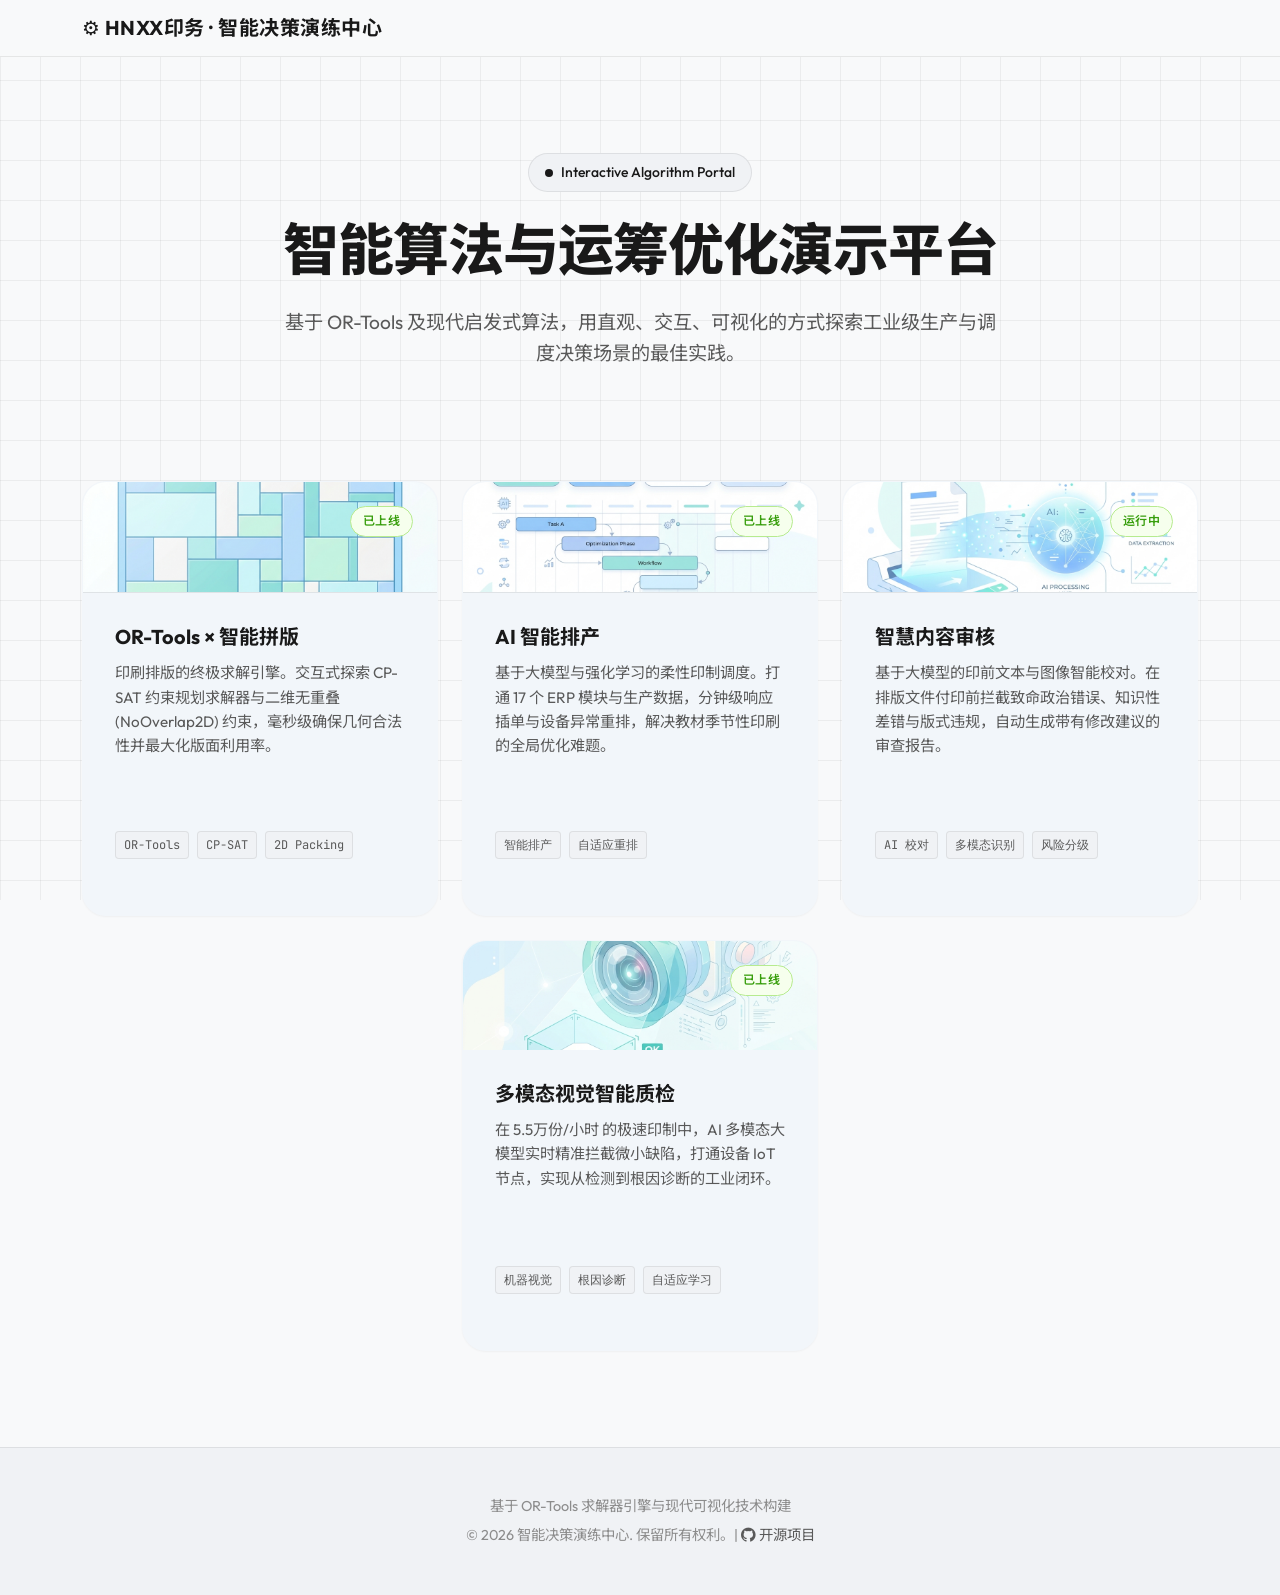
==== index.html @ 050ea445 "Update demo pages and styles" ====
<!DOCTYPE html>
<html lang="zh-CN">
<head>
  <meta charset="UTF-8">
  <meta name="viewport" content="width=device-width, initial-scale=1.0">
  <meta name="description" content="智能算法与运筹优化演示中心 — 交互式探索排产、配箱、车辆调度与拼版优化算法">
  <title>智能算法 & 运筹优化演示中心</title>

  <!-- Fonts -->
  <link rel="preconnect" href="https://fonts.googleapis.com">
  <link rel="preconnect" href="https://fonts.gstatic.com" crossorigin>
  <link href="https://fonts.googleapis.com/css2?family=Outfit:wght@300;400;500;600;700;800&family=Noto+Sans+SC:wght@300;400;500;700&family=JetBrains+Mono:wght@400;500&display=swap" rel="stylesheet">

  <!-- Bootstrap 5.3.3 CSS -->
  <link href="https://cdn.jsdelivr.net/npm/bootstrap@5.3.3/dist/css/bootstrap.min.css" rel="stylesheet">
  
  <!-- Bootstrap Icons -->
  <link rel="stylesheet" href="https://cdn.jsdelivr.net/npm/bootstrap-icons@1.11.3/font/bootstrap-icons.min.css">

  <!-- Project Styles -->
  <link rel="stylesheet" href="css/variables.css">
  <link rel="stylesheet" href="css/portal.css">
</head>
<body>

  <!-- Background Grid Pattern -->
  <div class="bg-grid"></div>

  <!-- Transparent-glass Navbar -->
  <nav class="navbar navbar-expand-lg navbar-light navbar-portal sticky-top">
    <div class="container">
      <a class="navbar-brand d-flex align-items-center gap-2" href="#">
        <span>⚙️ HNXX印务 · 智能决策演练中心</span>
      </a>
      <div class="collapse navbar-collapse justify-content-end" id="navbarNav">
        <ul class="navbar-nav gap-2">
          <!-- Empty on purpose for home page, or you could add other links here -->
        </ul>
      </div>
    </div>
  </nav>

  <!-- Hero Section -->
  <header class="hero-portal">
    <div class="container">
      <div class="hero-badge">
        <span class="hero-badge-dot"></span>
        Interactive Algorithm Portal
      </div>
      <h1 class="hero-title">
        智能算法与<span class="hero-title-gradient">运筹优化</span>演示平台
      </h1>
      <p class="hero-subtitle">
        基于 OR-Tools 及现代启发式算法，用直观、交互、可视化的方式探索工业级生产与调度决策场景的最佳实践。
      </p>
    </div>
  </header>

  <!-- Main Cards Section -->
  <main class="container my-5">
    <div class="row g-4 justify-content-center">
      
      <!-- Card 1: OR-Tools × 智能拼版 (Active) -->
      <div class="col-12 col-md-6 col-lg-4">
        <a href="demo.html" class="portal-card card-live text-decoration-none d-flex flex-column h-100">
          <span class="card-badge badge-live">已上线</span>
          <div class="card-thumbnail-wrap" style="width: 100%; height: 160px; overflow: hidden; border-bottom: 1px solid var(--border-subtle);">
            <img src="img/ortools_packing.png" alt="OR-Tools" style="width: 100%; height: 100%; object-fit: cover; transition: transform 0.5s ease;">
          </div>
          <div class="card-body text-start">
            <h3 class="card-title">OR-Tools × 智能拼版</h3>
            <p class="card-text">
              印刷排版的终极求解引擎。交互式探索 CP-SAT 约束规划求解器与二维无重叠 (NoOverlap2D) 约束，毫秒级确保几何合法性并最大化版面利用率。
            </p>
            <div class="card-tags mt-auto">
              <span class="card-tag">OR-Tools</span>
              <span class="card-tag">CP-SAT</span>
              <span class="card-tag">2D Packing</span>
            </div>
          </div>
        </a>
      </div>

      <!-- Card 2: Vehicle Routing Problem (VRP) -->
      <div class="col-12 col-md-6 col-lg-4">
        <a href="tianwen-demo.html" class="portal-card card-live text-decoration-none d-flex flex-column h-100">
          <span class="card-badge badge-live">已上线</span>
          <div class="card-thumbnail-wrap" style="width: 100%; height: 160px; overflow: hidden; border-bottom: 1px solid var(--border-subtle);">
            <img src="img/ai_schedule.png" alt="AI Schedule" style="width: 100%; height: 100%; object-fit: cover; transition: transform 0.5s ease;">
          </div>
          <div class="card-body text-start">
            <h3 class="card-title">AI 智能排产</h3>
            <p class="card-text">
              基于大模型与强化学习的柔性印制调度。打通 17 个 ERP 模块与生产数据，分钟级响应插单与设备异常重排，解决教材季节性印刷的全局优化难题。
            </p>
            <div class="card-tags mt-auto">
              <span class="card-tag">智能排产</span>
              <span class="card-tag">自适应重排</span>
            </div>
          </div>
        </a>
      </div>

      <!-- Card 3: Content Audit Demo -->
      <div class="col-12 col-md-6 col-lg-4">
        <a href="content-audit-demo.html" class="text-decoration-none">
          <div class="portal-card d-flex flex-column h-100">
            <span class="card-badge badge-live">运行中</span>
            <div class="card-thumbnail-wrap" style="width: 100%; height: 160px; overflow: hidden; border-bottom: 1px solid var(--border-subtle);">
              <img src="img/content_audit.png" alt="Content Audit" style="width: 100%; height: 100%; object-fit: cover; transition: transform 0.5s ease;">
            </div>
            <div class="card-body text-start">
              <h3 class="card-title">智慧内容审核</h3>
              <p class="card-text">
                基于大模型的印前文本与图像智能校对。在排版文件付印前拦截致命政治错误、知识性差错与版式违规，自动生成带有修改建议的审查报告。
              </p>
              <div class="card-tags mt-auto">
                <span class="card-tag">AI 校对</span>
                <span class="card-tag">多模态识别</span>
                <span class="card-tag">风险分级</span>
              </div>
            </div>
          </div>
        </a>
      </div>

      <!-- Card 4: Vision Audit Demo -->
      <div class="col-12 col-md-6 col-lg-4">
        <a href="vision-audit-demo.html" class="portal-card card-live text-decoration-none d-flex flex-column h-100">
          <span class="card-badge badge-live">已上线</span>
          <div class="card-thumbnail-wrap" style="width: 100%; height: 160px; overflow: hidden;">
            <img src="img/vision_audit.png" alt="Vision Audit" style="width: 100%; height: 100%; object-fit: cover; transition: transform 0.5s ease;">
          </div>
          <div class="card-body text-start">
            <h3 class="card-title">多模态视觉智能质检</h3>
            <p class="card-text">
              在 5.5万份/小时 的极速印制中，AI 多模态大模型实时精准拦截微小缺陷，打通设备 IoT 节点，实现从检测到根因诊断的工业闭环。
            </p>
            <div class="card-tags mt-auto">
              <span class="card-tag">机器视觉</span>
              <span class="card-tag">根因诊断</span>
              <span class="card-tag">自适应学习</span>
            </div>
          </div>
        </a>
      </div>

    </div>
  </main>

  <!-- Footer -->
  <footer class="footer-portal text-center">
    <div class="container">
      <p class="mb-2">基于 OR-Tools 求解器引擎与现代可视化技术构建</p>
      <p class="mb-0">
        © 2026 智能决策演练中心. 保留所有权利。| 
        <a href="https://github.com/google/or-tools" target="_blank" rel="noopener noreferrer">
          <i class="bi bi-github me-1"></i>开源项目
        </a>
      </p>
    </div>
  </footer>

  <!-- Bootstrap Bundle JS -->
  <script src="https://cdn.jsdelivr.net/npm/bootstrap@5.3.3/dist/js/bootstrap.bundle.min.js"></script>

  <!-- Card Mouse Glow Animation -->
  <script>
    document.querySelectorAll('.portal-card').forEach(card => {
      card.addEventListener('mousemove', e => {
        const rect = card.getBoundingClientRect();
        const x = e.clientX - rect.left;
        const y = e.clientY - rect.top;
        card.style.setProperty('--mouse-x', `${x}px`);
        card.style.setProperty('--mouse-y', `${y}px`);
      });
    });
  </script>
</body>
</html>
---- css/variables.css ----
/* ============================================
   OR-Tools 智能拼版 Demo — 设计令牌
   ============================================ */

:root {
  /* ── 背景色 ── */
  --bg-primary: #F8F9FA;
  --bg-secondary: #f0f2f5;
  --bg-card: #F2F6FA;
  --bg-card-hover: #EBF1F6;
  --bg-surface: #ffffff;

  /* ── 文字色 ── */
  --text-primary: #191919;
  --text-secondary: #595959;
  --text-muted: #8c8c8c;
  --text-accent: #191919;

  /* ── 强调色 ── */
  --accent-blue: #003B73;
  --accent-blue-light: #00509E;
  --accent-blue-dark: #002244;
  --accent-blue-glow: rgba(0, 59, 115, 0.1);
  --accent-green: #389e0d;
  --accent-green-glow: rgba(56, 158, 13, 0.1);
  --accent-amber: #d46b08;
  --accent-amber-glow: rgba(212, 107, 8, 0.1);
  --accent-red: #c8102e;
  --accent-red-glow: rgba(200, 16, 46, 0.1);
  --accent-purple: #3C2A69;
  --accent-purple-glow: rgba(60, 42, 105, 0.08);

  /* ── 渐变 ── */
  --gradient-blue-purple: linear-gradient(135deg, #003B73 0%, #005B9F 100%);
  --gradient-blue-green: linear-gradient(135deg, #00509E 0%, #389E0D 100%);
  --gradient-hero: radial-gradient(circle at top right, rgba(0, 59, 115, 0.03), transparent 60%), radial-gradient(circle at bottom left, rgba(0, 91, 159, 0.02), transparent 50%);
  --gradient-card: #ffffff;

  /* ── 边框 ── */
  --border-subtle: rgba(0, 0, 0, 0.08);
  --border-active: rgba(0, 0, 0, 0.15);
  --border-glow: rgba(0, 0, 0, 0.05);

  /* ── 毛玻璃 (Removed glass effect) ── */
  --glass-bg: #ffffff;
  --glass-border: rgba(0, 0, 0, 0.05);
  --glass-blur: 0px;

  /* ── 字体 ── */
  --font-sans: 'Outfit', 'Noto Sans SC', system-ui, -apple-system, sans-serif;
  --font-mono: 'JetBrains Mono', 'Fira Code', monospace;
  --font-size-xs: 0.75rem;
  --font-size-sm: 0.875rem;
  --font-size-base: 1rem;
  --font-size-lg: 1.125rem;
  --font-size-xl: 1.25rem;
  --font-size-2xl: 1.5rem;
  --font-size-3xl: 1.875rem;
  --font-size-4xl: 2.25rem;
  --font-size-5xl: 3rem;
  --font-size-6xl: 3.75rem;

  /* ── 圆角 ── */
  --radius-sm: 4px;
  --radius-md: 8px;
  --radius-lg: 12px;
  --radius-xl: 16px;
  --radius-2xl: 24px;
  --radius-full: 9999px;

  /* ── 阴影 (Noah's Ark style soft subtle shadows) ── */
  --shadow-sm: 0 1px 2px rgba(0, 0, 0, 0.04);
  --shadow-md: 0 4px 12px rgba(0, 0, 0, 0.08);
  --shadow-lg: 0 10px 20px rgba(0, 0, 0, 0.12);
  --shadow-xl: 0 20px 40px rgba(0, 0, 0, 0.15);
  --shadow-glow: 0 4px 12px rgba(0, 0, 0, 0.08);
  --shadow-glow-strong: 0 10px 24px rgba(0, 0, 0, 0.12);
  --shadow-glow-green: 0 4px 12px rgba(56, 158, 13, 0.1);
  --shadow-glow-amber: 0 4px 12px rgba(212, 107, 8, 0.1);
  --shadow-glow-red: 0 4px 12px rgba(200, 16, 46, 0.1);
  --shadow-glow-purple: 0 4px 12px rgba(0, 0, 0, 0.08);

  /* ── 间距 ── */
  --space-1: 0.25rem;
  --space-2: 0.5rem;
  --space-3: 0.75rem;
  --space-4: 1rem;
  --space-5: 1.25rem;
  --space-6: 1.5rem;
  --space-8: 2rem;
  --space-10: 2.5rem;
  --space-12: 3rem;
  --space-16: 4rem;
  --space-20: 5rem;
  --space-24: 6rem;

  /* ── 动画 ── */
  --transition-fast: 150ms ease;
  --transition-normal: 300ms ease;
  --transition-slow: 500ms ease;
  --transition-spring: 500ms cubic-bezier(0.34, 1.56, 0.64, 1);
  --ease-out-expo: cubic-bezier(0.16, 1, 0.3, 1);
  --ease-out-back: cubic-bezier(0.34, 1.56, 0.64, 1);

  /* ── 层级 ── */
  --z-base: 1;
  --z-dropdown: 10;
  --z-sticky: 20;
  --z-nav: 50;
  --z-overlay: 100;
  --z-modal: 200;

  /* ── 布局 ── */
  --max-width: 1280px;
  --nav-height: 64px;
  --section-padding: 100px;
}
---- css/portal.css ----
/* ============================================
   OR-Tools Portal Homepage - Custom Styles
   ============================================ */

body {
  font-family: var(--font-sans);
  background-color: var(--bg-primary);
  color: var(--text-primary);
  min-height: 100vh;
  position: relative;
  overflow-x: hidden;
}

/* Background Grid Pattern */
.bg-grid {
  position: fixed;
  top: 0;
  left: 0;
  width: 100%;
  height: 100%;
  background-image: 
    linear-gradient(rgba(0, 0, 0, 0.05) 1px, transparent 1px),
    linear-gradient(90deg, rgba(0, 0, 0, 0.05) 1px, transparent 1px);
  background-size: 40px 40px;
  z-index: -1;
  pointer-events: none;
}

/* Minimalist Navbar */
.navbar-portal {
  background: var(--bg-primary);
  border-bottom: 1px solid var(--border-subtle);
  transition: all 0.3s ease;
}

.navbar-portal .navbar-brand {
  font-weight: 700;
  letter-spacing: 0.5px;
  font-size: 1.25rem;
}

.navbar-brand span {
  color: var(--text-primary);
}

/* Hero Section */
.hero-portal {
  padding: 6rem 0 4rem;
  text-align: center;
  position: relative;
}

.hero-badge {
  display: inline-flex;
  align-items: center;
  gap: 0.5rem;
  background: var(--bg-secondary);
  border: 1px solid var(--border-subtle);
  color: var(--text-primary);
  padding: 0.5rem 1rem;
  border-radius: var(--radius-full);
  font-size: var(--font-size-sm);
  font-weight: 500;
  margin-bottom: 1.5rem;
}

.hero-badge-dot {
  width: 8px;
  height: 8px;
  background-color: var(--text-primary);
  border-radius: 50%;
}

.hero-title {
  font-size: 3.5rem;
  font-weight: 800;
  letter-spacing: -1px;
  margin-bottom: 1.5rem;
  line-height: 1.2;
}

.hero-title-gradient {
  color: var(--text-primary);
  position: relative;
  display: inline-block;
}

.hero-subtitle {
  color: var(--text-secondary);
  font-size: 1.2rem;
  max-width: 720px;
  margin: 0 auto;
  line-height: 1.6;
  font-weight: 400;
}

/* Portal Cards */
.portal-card {
  background: var(--bg-card);
  border: 1px solid transparent;
  border-radius: var(--radius-2xl);
  height: 100%;
  transition: all 0.4s cubic-bezier(0.16, 1, 0.3, 1);
  overflow: hidden;
  position: relative;
  display: flex;
  flex-direction: column;
  text-decoration: none;
  color: inherit;
  cursor: default;
  box-shadow: var(--shadow-sm);
}

.portal-card.card-live {
  cursor: pointer;
}

.portal-card::before {
  content: '';
  position: absolute;
  top: 0;
  left: 0;
  width: 100%;
  height: 3px;
  background: var(--text-primary);
  transform: scaleX(0);
  transform-origin: left;
  transition: transform 0.4s cubic-bezier(0.16, 1, 0.3, 1);
  z-index: 10;
}

.portal-card:hover::before {
  transform: scaleX(1);
}

.portal-card:hover {
  transform: translateY(-8px);
  background: var(--bg-card-hover);
  border-color: transparent;
  box-shadow: var(--shadow-xl);
  color: var(--text-primary);
  text-decoration: none;
}

.portal-card.card-live:hover {
  border-color: transparent;
  background: var(--bg-card-hover);
  box-shadow: var(--shadow-xl);
}

.portal-card .card-body {
  padding: 2rem;
  z-index: 2;
  position: relative;
  display: flex;
  flex-direction: column;
  height: 100%;
}

.card-icon-wrap {
  width: 56px;
  height: 56px;
  border-radius: 1rem;
  background: #ffffff;
  border: none;
  box-shadow: 0 4px 12px rgba(0, 0, 0, 0.05);
  display: flex;
  align-items: center;
  justify-content: center;
  font-size: 1.5rem;
  color: var(--text-primary);
  margin-bottom: 1.5rem;
  transition: all 0.3s ease;
}

.portal-card:hover .card-icon-wrap {
  background: #ffffff;
  box-shadow: 0 8px 16px rgba(0, 0, 0, 0.08);
  color: var(--text-primary);
  transform: scale(1.05);
}

.portal-card:hover .card-thumbnail-wrap img {
  transform: scale(1.05);
}

.portal-card .card-title {
  font-size: 1.25rem;
  font-weight: 700;
  margin-bottom: 0.75rem;
  color: var(--text-primary);
}

.portal-card .card-text {
  color: var(--text-secondary);
  font-size: 0.95rem;
  line-height: 1.6;
  flex-grow: 1;
  margin-bottom: 1.5rem;
}

/* Badges */
.card-badge {
  position: absolute;
  top: 1.5rem;
  right: 1.5rem;
  padding: 0.35rem 0.75rem;
  border-radius: var(--radius-full);
  font-size: 0.75rem;
  font-weight: 600;
  letter-spacing: 0.5px;
  z-index: 2;
}

.badge-live {
  background: #F6FFED;
  border: 1px solid #B7EB8F;
  color: #389E0D;
}

.badge-planned {
  background: var(--bg-secondary);
  border: 1px solid var(--border-subtle);
  color: var(--text-muted);
}

/* Card Tags */
.card-tags {
  display: flex;
  flex-wrap: wrap;
  gap: 0.5rem;
  margin-bottom: 1.5rem;
}

.card-tag {
  background: var(--bg-secondary);
  border: 1px solid var(--border-subtle);
  color: var(--text-secondary);
  font-size: 0.75rem;
  padding: 0.25rem 0.5rem;
  border-radius: var(--radius-sm);
  font-family: var(--font-mono);
}

.portal-card:hover .card-tag {
  border-color: var(--border-active);
  color: var(--text-primary);
}

/* Buttons */
.btn-portal {
  border-radius: 0.75rem;
  padding: 0.6rem 1.5rem;
  font-weight: 600;
  font-size: 0.95rem;
  transition: all 0.3s ease;
}

.btn-portal-primary {
  background: var(--text-primary);
  color: white;
  border: none;
}

.btn-portal-primary:hover {
  background: var(--text-secondary);
  transform: translateY(-2px);
  color: white;
}

.btn-portal-secondary {
  background: rgba(255, 255, 255, 0.05);
  border: 1px solid rgba(255, 255, 255, 0.08);
  color: var(--text-secondary);
}

.btn-portal-secondary:hover {
  background: rgba(255, 255, 255, 0.08);
  color: var(--text-primary);
  border-color: rgba(255, 255, 255, 0.15);
}

.btn-portal-disabled {
  background: rgba(255, 255, 255, 0.02);
  border: 1px solid rgba(255, 255, 255, 0.04);
  color: var(--text-muted);
  cursor: not-allowed;
}

/* Footer */
.footer-portal {
  background: var(--bg-secondary);
  border-top: 1px solid var(--border-subtle);
  padding: 3rem 0;
  margin-top: 6rem;
  color: var(--text-muted);
  font-size: 0.9rem;
}

.footer-portal a {
  color: var(--text-secondary);
  text-decoration: none;
  transition: color 0.2s ease;
}

.footer-portal a:hover {
  color: var(--accent-blue-light);
}

/* Animations */
@keyframes pulse-glow {
  0%, 100% {
    box-shadow: 0 0 10px rgba(0, 0, 0, 0.05);
    border-color: rgba(0, 0, 0, 0.1);
  }
  50% {
    box-shadow: 0 0 20px rgba(0, 0, 0, 0.1);
    border-color: rgba(0, 0, 0, 0.15);
  }
}

@keyframes pulse-live {
  0%, 100% {
    opacity: 1;
    box-shadow: 0 0 8px rgba(0, 0, 0, 0.05);
  }
  50% {
    opacity: 0.85;
    box-shadow: 0 0 12px rgba(0, 0, 0, 0.1);
  }
}

/* Responsive adjust */
@media (max-width: 768px) {
  .hero-title {
    font-size: 2.5rem;
  }
  .hero-subtitle {
    font-size: 1.05rem;
  }
  .hero-portal {
    padding: 4rem 0 2rem;
  }
  .portal-card .card-body {
    padding: 1.5rem;
  }
}
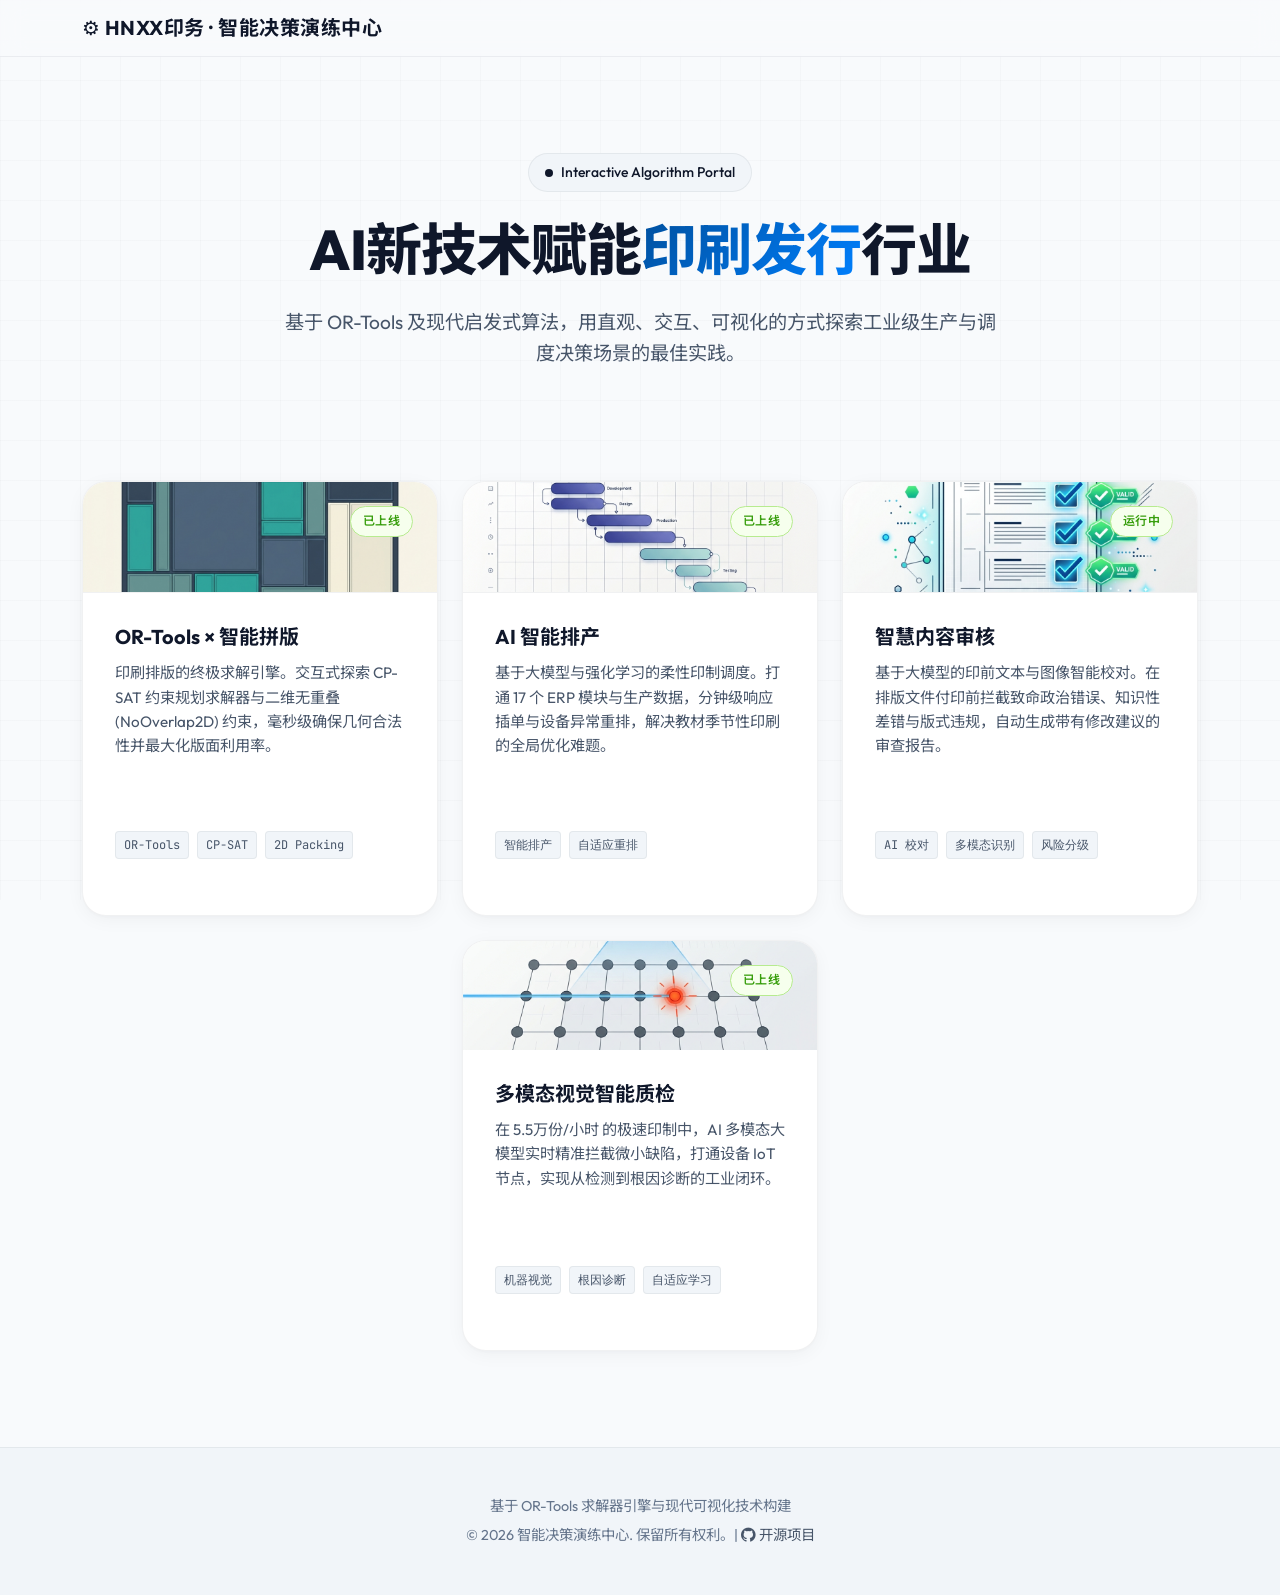
==== commit 46cab48d: "content: update homepage hero title and page metadata" ====
--- a/index.html
+++ b/index.html
@@ -3,8 +3,8 @@
 <head>
   <meta charset="UTF-8">
   <meta name="viewport" content="width=device-width, initial-scale=1.0">
-  <meta name="description" content="智能算法与运筹优化演示中心 — 交互式探索排产、配箱、车辆调度与拼版优化算法">
-  <title>智能算法 & 运筹优化演示中心</title>
+  <meta name="description" content="AI新技术赋能印刷发行行业演示中心 — 交互式探索智能排产、内容审核、智能质检与智能拼版">
+  <title>AI新技术赋能印刷发行行业演示中心</title>
 
   <!-- Fonts -->
   <link rel="preconnect" href="https://fonts.googleapis.com">
@@ -48,7 +48,7 @@
         Interactive Algorithm Portal
       </div>
       <h1 class="hero-title">
-        智能算法与<span class="hero-title-gradient">运筹优化</span>演示平台
+        AI新技术赋能<span class="hero-title-gradient">印刷发行</span>行业
       </h1>
       <p class="hero-subtitle">
         基于 OR-Tools 及现代启发式算法，用直观、交互、可视化的方式探索工业级生产与调度决策场景的最佳实践。
--- a/css/variables.css
+++ b/css/variables.css
@@ -4,47 +4,47 @@
 
 :root {
   /* ── 背景色 ── */
-  --bg-primary: #F8F9FA;
-  --bg-secondary: #f0f2f5;
-  --bg-card: #F2F6FA;
-  --bg-card-hover: #EBF1F6;
+  --bg-primary: #F8FAFC;        /* Slate-tinted crisp background */
+  --bg-secondary: #F1F5F9;      /* Slightly darker slate for sections/footer */
+  --bg-card: #ffffff;           /* Floating white card background */
+  --bg-card-hover: #ffffff;     /* Keep white on hover, focus on glow/elevation */
   --bg-surface: #ffffff;
 
   /* ── 文字色 ── */
-  --text-primary: #191919;
-  --text-secondary: #595959;
-  --text-muted: #8c8c8c;
-  --text-accent: #191919;
+  --text-primary: #0F172A;      /* Deep Slate for high-quality typography */
+  --text-secondary: #475569;    /* Muted Slate */
+  --text-muted: #64748B;        /* Muted elements */
+  --text-accent: #0F172A;
 
   /* ── 强调色 ── */
   --accent-blue: #003B73;
   --accent-blue-light: #00509E;
   --accent-blue-dark: #002244;
-  --accent-blue-glow: rgba(0, 59, 115, 0.1);
-  --accent-green: #389e0d;
-  --accent-green-glow: rgba(56, 158, 13, 0.1);
-  --accent-amber: #d46b08;
-  --accent-amber-glow: rgba(212, 107, 8, 0.1);
-  --accent-red: #c8102e;
-  --accent-red-glow: rgba(200, 16, 46, 0.1);
-  --accent-purple: #3C2A69;
-  --accent-purple-glow: rgba(60, 42, 105, 0.08);
+  --accent-blue-glow: rgba(0, 80, 158, 0.08);
+  --accent-green: #16a34a;
+  --accent-green-glow: rgba(22, 163, 74, 0.08);
+  --accent-amber: #ea580c;
+  --accent-amber-glow: rgba(234, 88, 12, 0.08);
+  --accent-red: #dc2626;
+  --accent-red-glow: rgba(220, 38, 38, 0.08);
+  --accent-purple: #4f46e5;
+  --accent-purple-glow: rgba(79, 70, 229, 0.08);
 
   /* ── 渐变 ── */
   --gradient-blue-purple: linear-gradient(135deg, #003B73 0%, #005B9F 100%);
-  --gradient-blue-green: linear-gradient(135deg, #00509E 0%, #389E0D 100%);
-  --gradient-hero: radial-gradient(circle at top right, rgba(0, 59, 115, 0.03), transparent 60%), radial-gradient(circle at bottom left, rgba(0, 91, 159, 0.02), transparent 50%);
+  --gradient-blue-green: linear-gradient(135deg, #00509E 0%, #16A34A 100%);
+  --gradient-hero: radial-gradient(circle at top right, rgba(0, 80, 158, 0.04), transparent 60%), radial-gradient(circle at bottom left, rgba(0, 91, 159, 0.02), transparent 50%);
   --gradient-card: #ffffff;
 
   /* ── 边框 ── */
-  --border-subtle: rgba(0, 0, 0, 0.08);
-  --border-active: rgba(0, 0, 0, 0.15);
-  --border-glow: rgba(0, 0, 0, 0.05);
+  --border-subtle: rgba(15, 23, 42, 0.06);   /* Slate border */
+  --border-active: rgba(0, 80, 158, 0.15);    /* Blue-gray border */
+  --border-glow: rgba(0, 80, 158, 0.2);
 
-  /* ── 毛玻璃 (Removed glass effect) ── */
-  --glass-bg: #ffffff;
-  --glass-border: rgba(0, 0, 0, 0.05);
-  --glass-blur: 0px;
+  /* ── 毛玻璃 ── */
+  --glass-bg: rgba(248, 250, 252, 0.75);
+  --glass-border: rgba(15, 23, 42, 0.06);
+  --glass-blur: 12px;
 
   /* ── 字体 ── */
   --font-sans: 'Outfit', 'Noto Sans SC', system-ui, -apple-system, sans-serif;
@@ -68,17 +68,17 @@
   --radius-2xl: 24px;
   --radius-full: 9999px;
 
-  /* ── 阴影 (Noah's Ark style soft subtle shadows) ── */
-  --shadow-sm: 0 1px 2px rgba(0, 0, 0, 0.04);
-  --shadow-md: 0 4px 12px rgba(0, 0, 0, 0.08);
-  --shadow-lg: 0 10px 20px rgba(0, 0, 0, 0.12);
-  --shadow-xl: 0 20px 40px rgba(0, 0, 0, 0.15);
-  --shadow-glow: 0 4px 12px rgba(0, 0, 0, 0.08);
-  --shadow-glow-strong: 0 10px 24px rgba(0, 0, 0, 0.12);
-  --shadow-glow-green: 0 4px 12px rgba(56, 158, 13, 0.1);
-  --shadow-glow-amber: 0 4px 12px rgba(212, 107, 8, 0.1);
-  --shadow-glow-red: 0 4px 12px rgba(200, 16, 46, 0.1);
-  --shadow-glow-purple: 0 4px 12px rgba(0, 0, 0, 0.08);
+  /* ── 阴影 ── */
+  --shadow-sm: 0 1px 3px rgba(15, 23, 42, 0.03);
+  --shadow-md: 0 4px 20px -2px rgba(15, 23, 42, 0.05), 0 2px 4px -1px rgba(15, 23, 42, 0.03);
+  --shadow-lg: 0 10px 25px -5px rgba(0, 59, 115, 0.06), 0 8px 16px -6px rgba(0, 59, 115, 0.04);
+  --shadow-xl: 0 20px 35px -8px rgba(0, 59, 115, 0.12), 0 12px 20px -8px rgba(0, 59, 115, 0.08);
+  --shadow-glow: 0 0 20px rgba(0, 80, 158, 0.08);
+  --shadow-glow-strong: 0 0 30px rgba(0, 80, 158, 0.15);
+  --shadow-glow-green: 0 4px 15px rgba(22, 163, 74, 0.08);
+  --shadow-glow-amber: 0 4px 15px rgba(234, 88, 12, 0.08);
+  --shadow-glow-red: 0 4px 15px rgba(220, 38, 38, 0.08);
+  --shadow-glow-purple: 0 4px 15px rgba(79, 70, 229, 0.08);
 
   /* ── 间距 ── */
   --space-1: 0.25rem;
--- a/css/portal.css
+++ b/css/portal.css
@@ -19,8 +19,8 @@
   width: 100%;
   height: 100%;
   background-image: 
-    linear-gradient(rgba(0, 0, 0, 0.05) 1px, transparent 1px),
-    linear-gradient(90deg, rgba(0, 0, 0, 0.05) 1px, transparent 1px);
+    linear-gradient(rgba(15, 23, 42, 0.02) 1px, transparent 1px),
+    linear-gradient(90deg, rgba(15, 23, 42, 0.02) 1px, transparent 1px);
   background-size: 40px 40px;
   z-index: -1;
   pointer-events: none;
@@ -28,8 +28,10 @@
 
 /* Minimalist Navbar */
 .navbar-portal {
-  background: var(--bg-primary);
-  border-bottom: 1px solid var(--border-subtle);
+  background: var(--glass-bg);
+  backdrop-filter: blur(var(--glass-blur));
+  -webkit-backdrop-filter: blur(var(--glass-blur));
+  border-bottom: 1px solid var(--glass-border);
   transition: all 0.3s ease;
 }
 
@@ -80,7 +82,10 @@
 }
 
 .hero-title-gradient {
-  color: var(--text-primary);
+  background: linear-gradient(135deg, var(--accent-blue-light) 0%, #0080ff 100%);
+  -webkit-background-clip: text;
+  -webkit-text-fill-color: transparent;
+  background-clip: text;
   position: relative;
   display: inline-block;
 }
@@ -97,7 +102,7 @@
 /* Portal Cards */
 .portal-card {
   background: var(--bg-card);
-  border: 1px solid transparent;
+  border: 1px solid var(--border-subtle);
   border-radius: var(--radius-2xl);
   height: 100%;
   transition: all 0.4s cubic-bezier(0.16, 1, 0.3, 1);
@@ -108,7 +113,7 @@
   text-decoration: none;
   color: inherit;
   cursor: default;
-  box-shadow: var(--shadow-sm);
+  box-shadow: var(--shadow-md);
 }
 
 .portal-card.card-live {
@@ -122,7 +127,7 @@
   left: 0;
   width: 100%;
   height: 3px;
-  background: var(--text-primary);
+  background: linear-gradient(90deg, var(--accent-blue) 0%, #0080ff 100%);
   transform: scaleX(0);
   transform-origin: left;
   transition: transform 0.4s cubic-bezier(0.16, 1, 0.3, 1);
@@ -135,16 +140,16 @@
 
 .portal-card:hover {
   transform: translateY(-8px);
-  background: var(--bg-card-hover);
-  border-color: transparent;
+  background: var(--bg-card);
+  border-color: var(--border-active);
   box-shadow: var(--shadow-xl);
   color: var(--text-primary);
   text-decoration: none;
 }
 
 .portal-card.card-live:hover {
-  border-color: transparent;
-  background: var(--bg-card-hover);
+  border-color: var(--border-active);
+  background: var(--bg-card);
   box-shadow: var(--shadow-xl);
 }
 
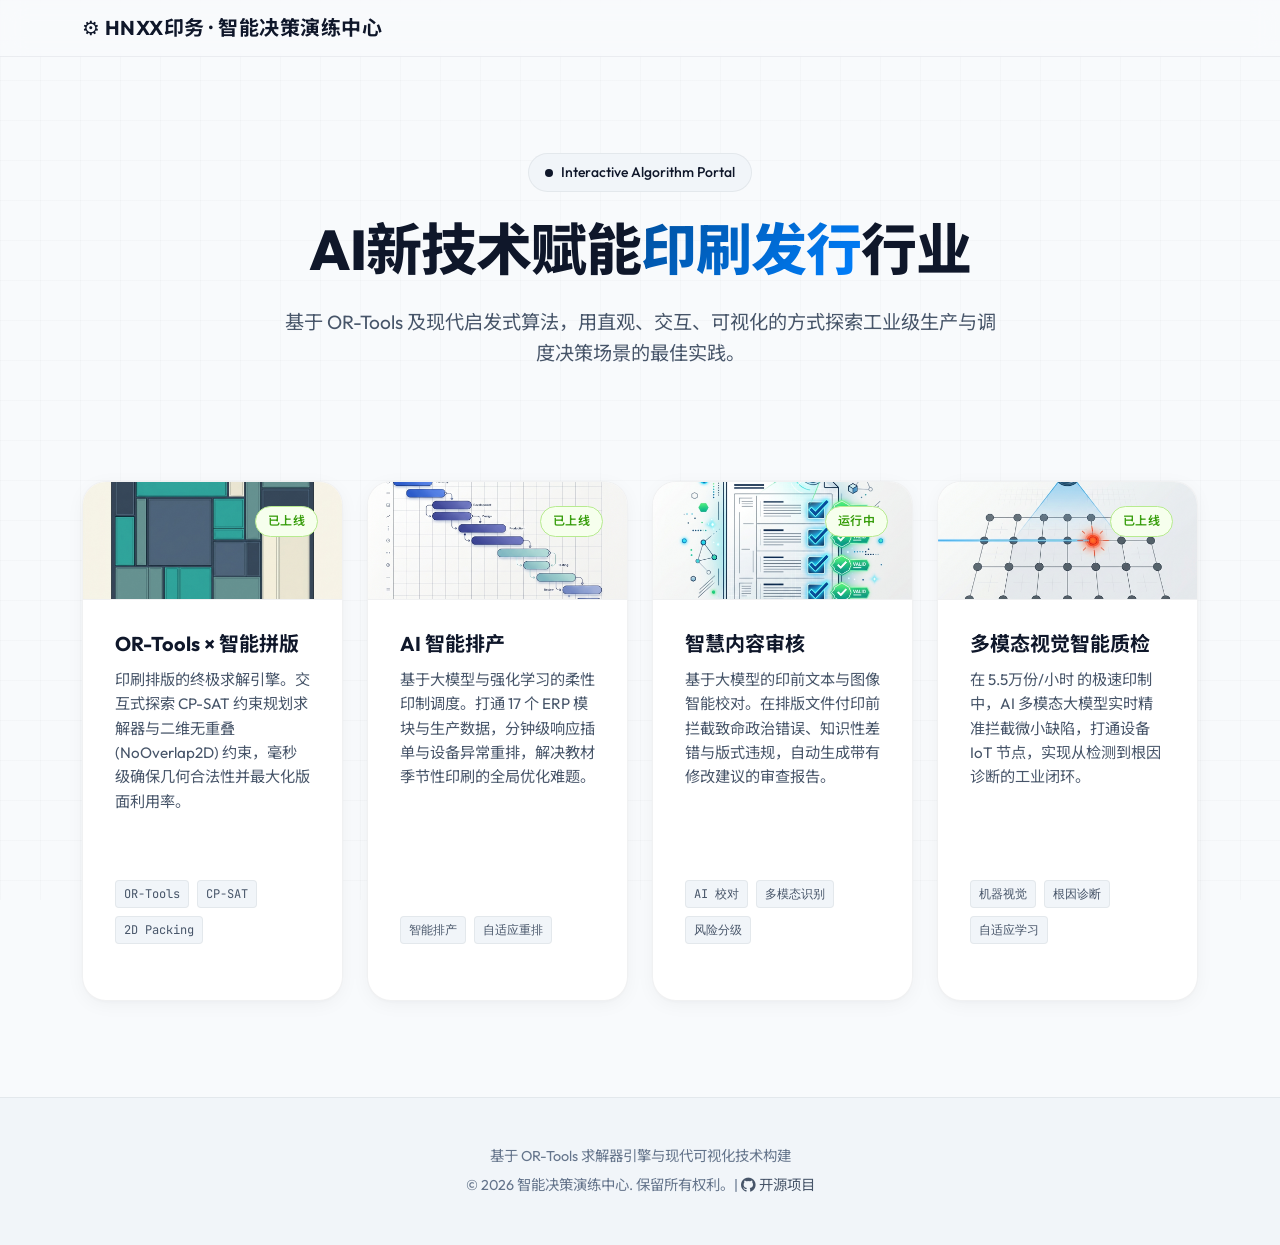
==== commit 516960e6: "style(portal): redesign layout into 4-column vertical card grid (Option A)" ====
--- a/index.html
+++ b/index.html
@@ -61,11 +61,11 @@
     <div class="row g-4 justify-content-center">
       
       <!-- Card 1: OR-Tools × 智能拼版 (Active) -->
-      <div class="col-12 col-md-6 col-lg-4">
+      <div class="col-12 col-md-6 col-lg-3">
         <a href="demo.html" class="portal-card card-live text-decoration-none d-flex flex-column h-100">
           <span class="card-badge badge-live">已上线</span>
-          <div class="card-thumbnail-wrap" style="width: 100%; height: 160px; overflow: hidden; border-bottom: 1px solid var(--border-subtle);">
-            <img src="img/ortools_packing.png" alt="OR-Tools" style="width: 100%; height: 100%; object-fit: cover; transition: transform 0.5s ease;">
+          <div class="card-thumbnail-wrap">
+            <img src="img/ortools_packing.png" alt="OR-Tools">
           </div>
           <div class="card-body text-start">
             <h3 class="card-title">OR-Tools × 智能拼版</h3>
@@ -82,11 +82,11 @@
       </div>
 
       <!-- Card 2: Vehicle Routing Problem (VRP) -->
-      <div class="col-12 col-md-6 col-lg-4">
+      <div class="col-12 col-md-6 col-lg-3">
         <a href="tianwen-demo.html" class="portal-card card-live text-decoration-none d-flex flex-column h-100">
           <span class="card-badge badge-live">已上线</span>
-          <div class="card-thumbnail-wrap" style="width: 100%; height: 160px; overflow: hidden; border-bottom: 1px solid var(--border-subtle);">
-            <img src="img/ai_schedule.png" alt="AI Schedule" style="width: 100%; height: 100%; object-fit: cover; transition: transform 0.5s ease;">
+          <div class="card-thumbnail-wrap">
+            <img src="img/ai_schedule.png" alt="AI Schedule">
           </div>
           <div class="card-body text-start">
             <h3 class="card-title">AI 智能排产</h3>
@@ -102,34 +102,32 @@
       </div>
 
       <!-- Card 3: Content Audit Demo -->
-      <div class="col-12 col-md-6 col-lg-4">
-        <a href="content-audit-demo.html" class="text-decoration-none">
-          <div class="portal-card d-flex flex-column h-100">
-            <span class="card-badge badge-live">运行中</span>
-            <div class="card-thumbnail-wrap" style="width: 100%; height: 160px; overflow: hidden; border-bottom: 1px solid var(--border-subtle);">
-              <img src="img/content_audit.png" alt="Content Audit" style="width: 100%; height: 100%; object-fit: cover; transition: transform 0.5s ease;">
-            </div>
-            <div class="card-body text-start">
-              <h3 class="card-title">智慧内容审核</h3>
-              <p class="card-text">
-                基于大模型的印前文本与图像智能校对。在排版文件付印前拦截致命政治错误、知识性差错与版式违规，自动生成带有修改建议的审查报告。
-              </p>
-              <div class="card-tags mt-auto">
-                <span class="card-tag">AI 校对</span>
-                <span class="card-tag">多模态识别</span>
-                <span class="card-tag">风险分级</span>
-              </div>
+      <div class="col-12 col-md-6 col-lg-3">
+        <a href="content-audit-demo.html" class="portal-card card-live text-decoration-none d-flex flex-column h-100">
+          <span class="card-badge badge-live">运行中</span>
+          <div class="card-thumbnail-wrap">
+            <img src="img/content_audit.png" alt="Content Audit">
+          </div>
+          <div class="card-body text-start">
+            <h3 class="card-title">智慧内容审核</h3>
+            <p class="card-text">
+              基于大模型的印前文本与图像智能校对。在排版文件付印前拦截致命政治错误、知识性差错与版式违规，自动生成带有修改建议的审查报告。
+            </p>
+            <div class="card-tags mt-auto">
+              <span class="card-tag">AI 校对</span>
+              <span class="card-tag">多模态识别</span>
+              <span class="card-tag">风险分级</span>
             </div>
           </div>
         </a>
       </div>
 
       <!-- Card 4: Vision Audit Demo -->
-      <div class="col-12 col-md-6 col-lg-4">
+      <div class="col-12 col-md-6 col-lg-3">
         <a href="vision-audit-demo.html" class="portal-card card-live text-decoration-none d-flex flex-column h-100">
           <span class="card-badge badge-live">已上线</span>
-          <div class="card-thumbnail-wrap" style="width: 100%; height: 160px; overflow: hidden;">
-            <img src="img/vision_audit.png" alt="Vision Audit" style="width: 100%; height: 100%; object-fit: cover; transition: transform 0.5s ease;">
+          <div class="card-thumbnail-wrap">
+            <img src="img/vision_audit.png" alt="Vision Audit">
           </div>
           <div class="card-body text-start">
             <h3 class="card-title">多模态视觉智能质检</h3>
--- a/css/portal.css
+++ b/css/portal.css
@@ -153,6 +153,21 @@
   box-shadow: var(--shadow-xl);
 }
 
+.card-thumbnail-wrap {
+  width: 100%;
+  height: 160px;
+  overflow: hidden;
+  border-bottom: 1px solid var(--border-subtle);
+  position: relative;
+}
+
+.card-thumbnail-wrap img {
+  width: 100%;
+  height: 100%;
+  object-fit: cover;
+  transition: transform 0.5s ease;
+}
+
 .portal-card .card-body {
   padding: 2rem;
   z-index: 2;
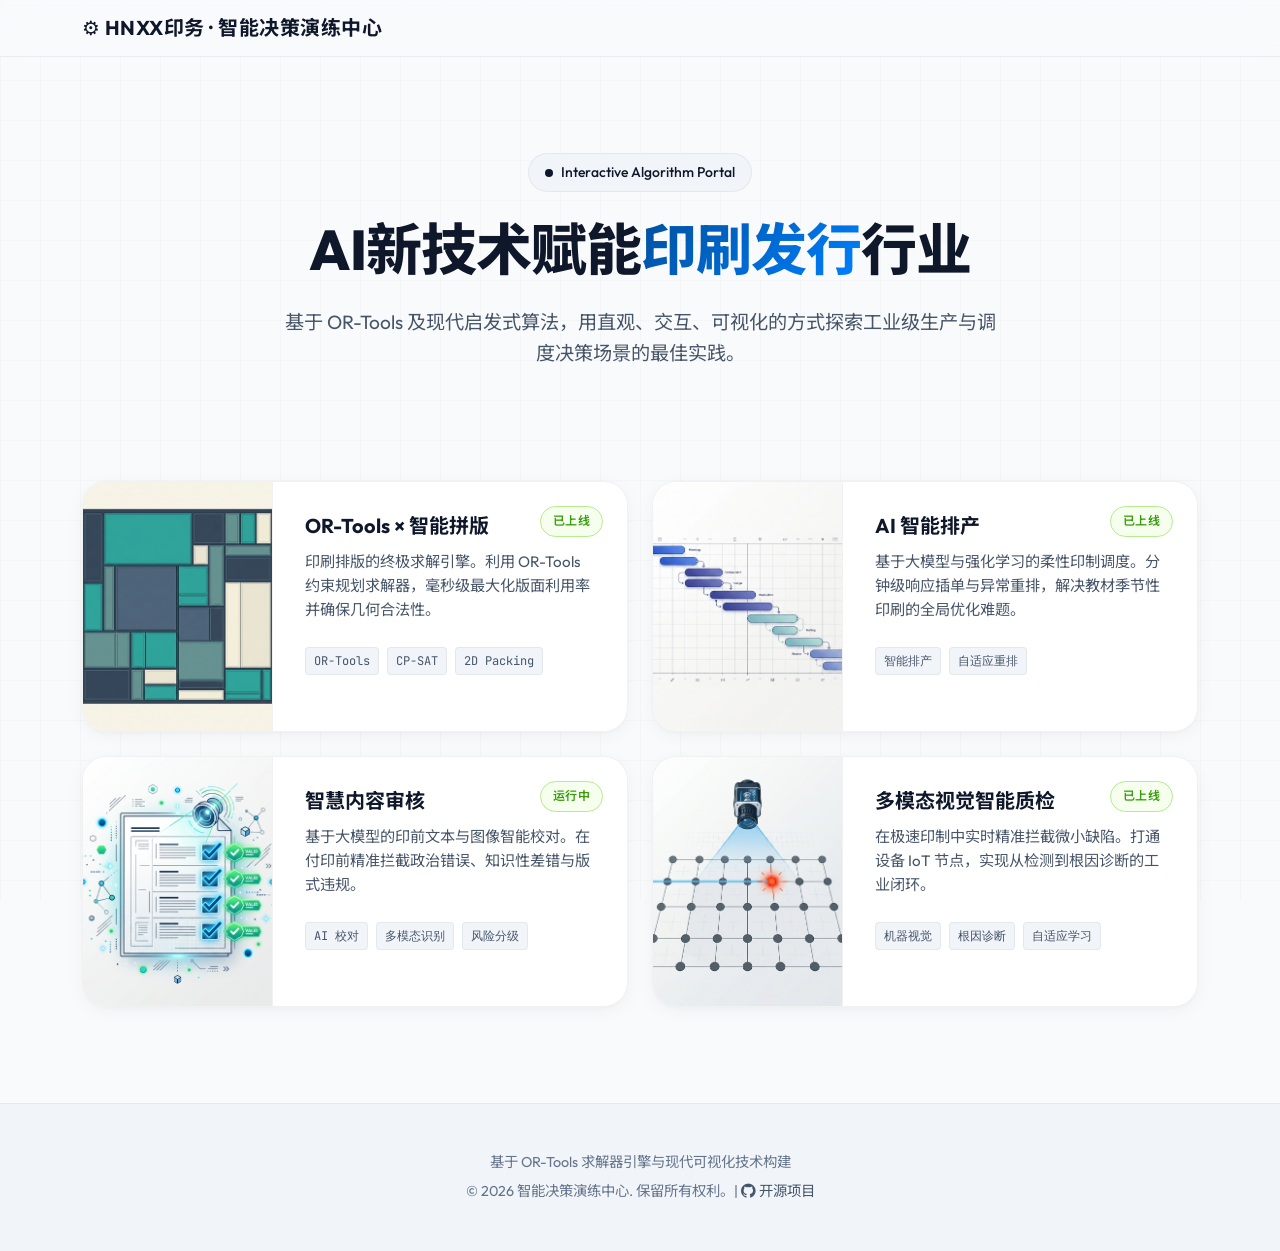
==== commit 4e706dee: "style(portal): shorten text descriptions and switch back to responsive horizontal card layout" ====
--- a/index.html
+++ b/index.html
@@ -61,8 +61,8 @@
     <div class="row g-4 justify-content-center">
       
       <!-- Card 1: OR-Tools × 智能拼版 (Active) -->
-      <div class="col-12 col-md-6 col-lg-3">
-        <a href="demo.html" class="portal-card card-live text-decoration-none d-flex flex-column h-100">
+      <div class="col-12 col-lg-6">
+        <a href="demo.html" class="portal-card card-live text-decoration-none">
           <span class="card-badge badge-live">已上线</span>
           <div class="card-thumbnail-wrap">
             <img src="img/ortools_packing.png" alt="OR-Tools">
@@ -70,7 +70,7 @@
           <div class="card-body text-start">
             <h3 class="card-title">OR-Tools × 智能拼版</h3>
             <p class="card-text">
-              印刷排版的终极求解引擎。交互式探索 CP-SAT 约束规划求解器与二维无重叠 (NoOverlap2D) 约束，毫秒级确保几何合法性并最大化版面利用率。
+              印刷排版的终极求解引擎。利用 OR-Tools 约束规划求解器，毫秒级最大化版面利用率并确保几何合法性。
             </p>
             <div class="card-tags mt-auto">
               <span class="card-tag">OR-Tools</span>
@@ -82,8 +82,8 @@
       </div>
 
       <!-- Card 2: Vehicle Routing Problem (VRP) -->
-      <div class="col-12 col-md-6 col-lg-3">
-        <a href="tianwen-demo.html" class="portal-card card-live text-decoration-none d-flex flex-column h-100">
+      <div class="col-12 col-lg-6">
+        <a href="tianwen-demo.html" class="portal-card card-live text-decoration-none">
           <span class="card-badge badge-live">已上线</span>
           <div class="card-thumbnail-wrap">
             <img src="img/ai_schedule.png" alt="AI Schedule">
@@ -91,7 +91,7 @@
           <div class="card-body text-start">
             <h3 class="card-title">AI 智能排产</h3>
             <p class="card-text">
-              基于大模型与强化学习的柔性印制调度。打通 17 个 ERP 模块与生产数据，分钟级响应插单与设备异常重排，解决教材季节性印刷的全局优化难题。
+              基于大模型与强化学习的柔性印制调度。分钟级响应插单与异常重排，解决教材季节性印刷的全局优化难题。
             </p>
             <div class="card-tags mt-auto">
               <span class="card-tag">智能排产</span>
@@ -102,8 +102,8 @@
       </div>
 
       <!-- Card 3: Content Audit Demo -->
-      <div class="col-12 col-md-6 col-lg-3">
-        <a href="content-audit-demo.html" class="portal-card card-live text-decoration-none d-flex flex-column h-100">
+      <div class="col-12 col-lg-6">
+        <a href="content-audit-demo.html" class="portal-card card-live text-decoration-none">
           <span class="card-badge badge-live">运行中</span>
           <div class="card-thumbnail-wrap">
             <img src="img/content_audit.png" alt="Content Audit">
@@ -111,7 +111,7 @@
           <div class="card-body text-start">
             <h3 class="card-title">智慧内容审核</h3>
             <p class="card-text">
-              基于大模型的印前文本与图像智能校对。在排版文件付印前拦截致命政治错误、知识性差错与版式违规，自动生成带有修改建议的审查报告。
+              基于大模型的印前文本与图像智能校对。在付印前精准拦截政治错误、知识性差错与版式违规。
             </p>
             <div class="card-tags mt-auto">
               <span class="card-tag">AI 校对</span>
@@ -123,8 +123,8 @@
       </div>
 
       <!-- Card 4: Vision Audit Demo -->
-      <div class="col-12 col-md-6 col-lg-3">
-        <a href="vision-audit-demo.html" class="portal-card card-live text-decoration-none d-flex flex-column h-100">
+      <div class="col-12 col-lg-6">
+        <a href="vision-audit-demo.html" class="portal-card card-live text-decoration-none">
           <span class="card-badge badge-live">已上线</span>
           <div class="card-thumbnail-wrap">
             <img src="img/vision_audit.png" alt="Vision Audit">
@@ -132,7 +132,7 @@
           <div class="card-body text-start">
             <h3 class="card-title">多模态视觉智能质检</h3>
             <p class="card-text">
-              在 5.5万份/小时 的极速印制中，AI 多模态大模型实时精准拦截微小缺陷，打通设备 IoT 节点，实现从检测到根因诊断的工业闭环。
+              在极速印制中实时精准拦截微小缺陷。打通设备 IoT 节点，实现从检测到根因诊断的工业闭环。
             </p>
             <div class="card-tags mt-auto">
               <span class="card-tag">机器视觉</span>
--- a/css/portal.css
+++ b/css/portal.css
@@ -155,10 +155,11 @@
 
 .card-thumbnail-wrap {
   width: 100%;
-  height: 160px;
+  height: 200px;
   overflow: hidden;
   border-bottom: 1px solid var(--border-subtle);
   position: relative;
+  flex-shrink: 0;
 }
 
 .card-thumbnail-wrap img {
@@ -166,6 +167,20 @@
   height: 100%;
   object-fit: cover;
   transition: transform 0.5s ease;
+}
+
+@media (min-width: 992px) {
+  .portal-card {
+    flex-direction: row;
+    min-height: 220px;
+  }
+  
+  .card-thumbnail-wrap {
+    width: 35%;
+    height: auto;
+    border-bottom: none;
+    border-right: 1px solid var(--border-subtle);
+  }
 }
 
 .portal-card .card-body {
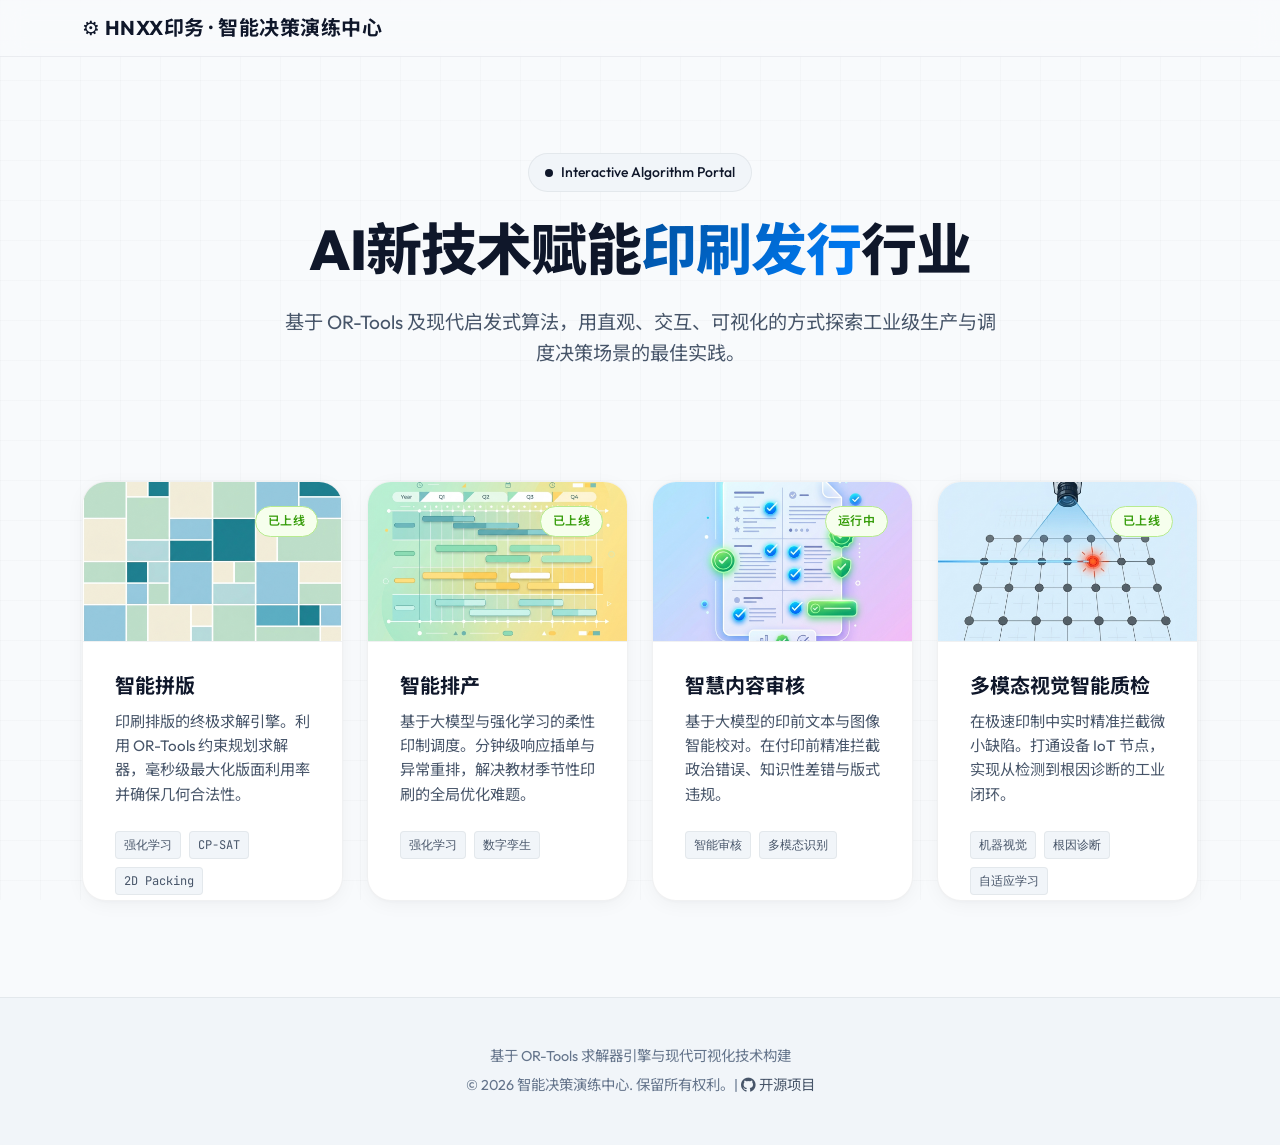
==== commit d7a94423: "style(portal): redesign layout to 1x4 Golden Ratio grid, shorten text, and upgrade card images" ====
--- a/index.html
+++ b/index.html
@@ -61,19 +61,19 @@
     <div class="row g-4 justify-content-center">
       
       <!-- Card 1: OR-Tools × 智能拼版 (Active) -->
-      <div class="col-12 col-lg-6">
+      <div class="col-12 col-md-6 col-lg-3">
         <a href="demo.html" class="portal-card card-live text-decoration-none">
           <span class="card-badge badge-live">已上线</span>
           <div class="card-thumbnail-wrap">
             <img src="img/ortools_packing.png" alt="OR-Tools">
           </div>
           <div class="card-body text-start">
-            <h3 class="card-title">OR-Tools × 智能拼版</h3>
+            <h3 class="card-title">智能拼版</h3>
             <p class="card-text">
               印刷排版的终极求解引擎。利用 OR-Tools 约束规划求解器，毫秒级最大化版面利用率并确保几何合法性。
             </p>
             <div class="card-tags mt-auto">
-              <span class="card-tag">OR-Tools</span>
+              <span class="card-tag">强化学习</span>
               <span class="card-tag">CP-SAT</span>
               <span class="card-tag">2D Packing</span>
             </div>
@@ -82,27 +82,27 @@
       </div>
 
       <!-- Card 2: Vehicle Routing Problem (VRP) -->
-      <div class="col-12 col-lg-6">
+      <div class="col-12 col-md-6 col-lg-3">
         <a href="tianwen-demo.html" class="portal-card card-live text-decoration-none">
           <span class="card-badge badge-live">已上线</span>
           <div class="card-thumbnail-wrap">
             <img src="img/ai_schedule.png" alt="AI Schedule">
           </div>
           <div class="card-body text-start">
-            <h3 class="card-title">AI 智能排产</h3>
+            <h3 class="card-title">智能排产</h3>
             <p class="card-text">
               基于大模型与强化学习的柔性印制调度。分钟级响应插单与异常重排，解决教材季节性印刷的全局优化难题。
             </p>
             <div class="card-tags mt-auto">
-              <span class="card-tag">智能排产</span>
-              <span class="card-tag">自适应重排</span>
+              <span class="card-tag">强化学习</span>
+              <span class="card-tag">数字孪生</span>
             </div>
           </div>
         </a>
       </div>
 
       <!-- Card 3: Content Audit Demo -->
-      <div class="col-12 col-lg-6">
+      <div class="col-12 col-md-6 col-lg-3">
         <a href="content-audit-demo.html" class="portal-card card-live text-decoration-none">
           <span class="card-badge badge-live">运行中</span>
           <div class="card-thumbnail-wrap">
@@ -114,16 +114,15 @@
               基于大模型的印前文本与图像智能校对。在付印前精准拦截政治错误、知识性差错与版式违规。
             </p>
             <div class="card-tags mt-auto">
-              <span class="card-tag">AI 校对</span>
+              <span class="card-tag">智能审核</span>
               <span class="card-tag">多模态识别</span>
-              <span class="card-tag">风险分级</span>
             </div>
           </div>
         </a>
       </div>
 
       <!-- Card 4: Vision Audit Demo -->
-      <div class="col-12 col-lg-6">
+      <div class="col-12 col-md-6 col-lg-3">
         <a href="vision-audit-demo.html" class="portal-card card-live text-decoration-none">
           <span class="card-badge badge-live">已上线</span>
           <div class="card-thumbnail-wrap">
--- a/css/portal.css
+++ b/css/portal.css
@@ -155,7 +155,7 @@
 
 .card-thumbnail-wrap {
   width: 100%;
-  height: 200px;
+  height: 160px;
   overflow: hidden;
   border-bottom: 1px solid var(--border-subtle);
   position: relative;
@@ -171,15 +171,8 @@
 
 @media (min-width: 992px) {
   .portal-card {
-    flex-direction: row;
-    min-height: 220px;
-  }
-  
-  .card-thumbnail-wrap {
-    width: 35%;
-    height: auto;
-    border-bottom: none;
-    border-right: 1px solid var(--border-subtle);
+    flex-direction: column;
+    height: 420px;
   }
 }
 
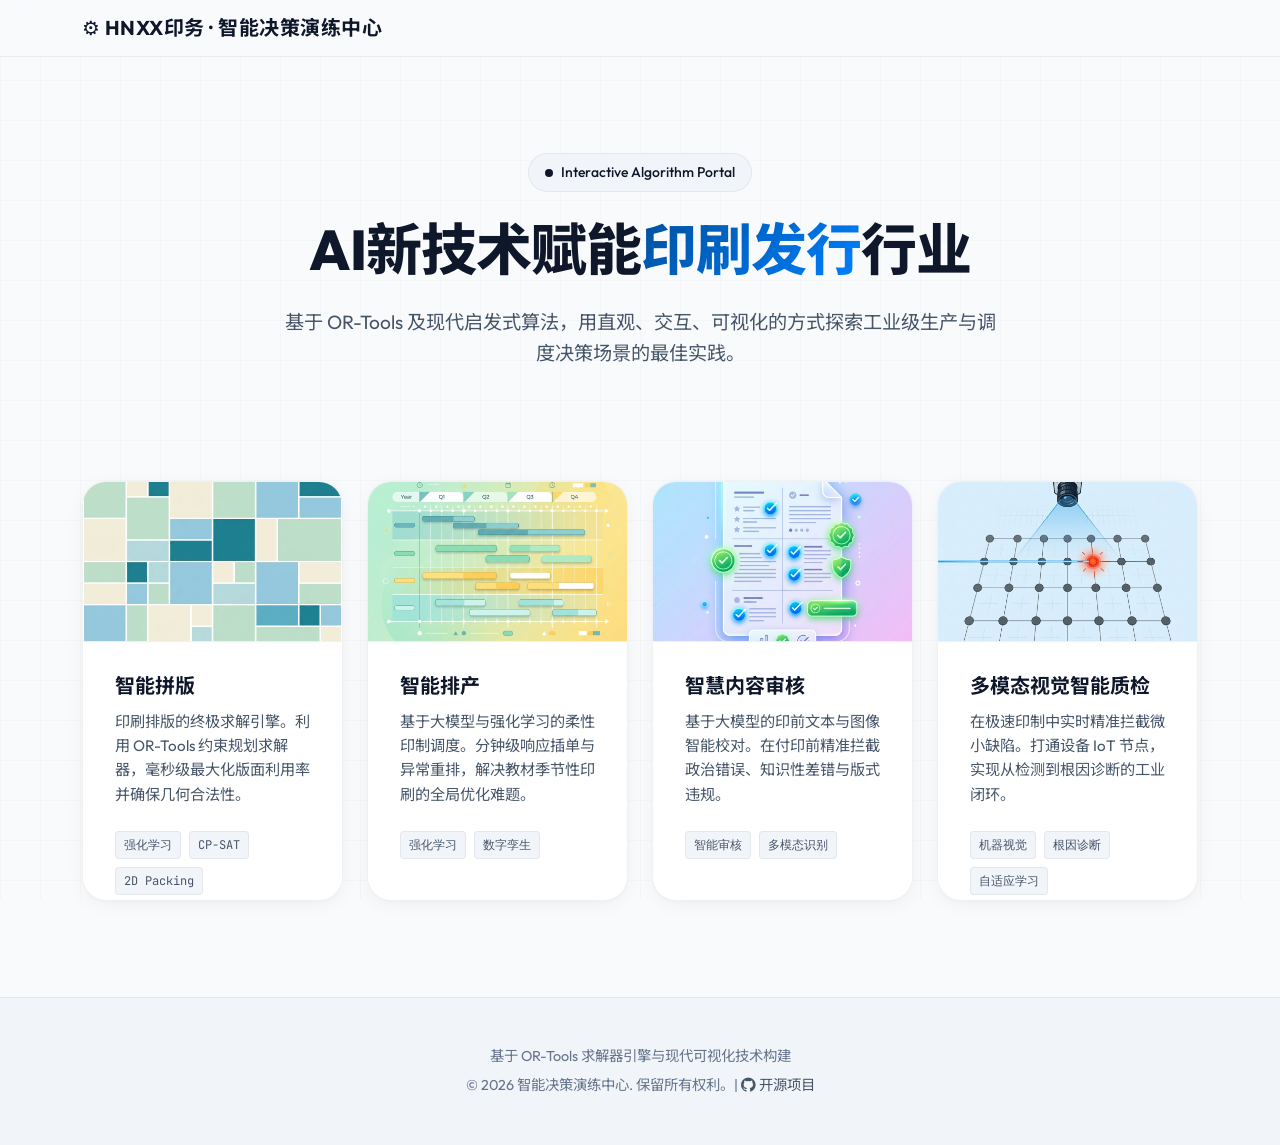
==== commit cd738e51: "style: remove 'live' and 'running' badges from homepage cards" ====
--- a/index.html
+++ b/index.html
@@ -18,8 +18,8 @@
   <link rel="stylesheet" href="https://cdn.jsdelivr.net/npm/bootstrap-icons@1.11.3/font/bootstrap-icons.min.css">
 
   <!-- Project Styles -->
-  <link rel="stylesheet" href="css/variables.css">
-  <link rel="stylesheet" href="css/portal.css">
+  <link rel="stylesheet" href="css/variables.css?v=1.1">
+  <link rel="stylesheet" href="css/portal.css?v=1.1">
 </head>
 <body>
 
@@ -63,9 +63,8 @@
       <!-- Card 1: OR-Tools × 智能拼版 (Active) -->
       <div class="col-12 col-md-6 col-lg-3">
         <a href="demo.html" class="portal-card card-live text-decoration-none">
-          <span class="card-badge badge-live">已上线</span>
           <div class="card-thumbnail-wrap">
-            <img src="img/ortools_packing.png" alt="OR-Tools">
+            <img src="img/ortools_packing.png?v=1.2" alt="OR-Tools">
           </div>
           <div class="card-body text-start">
             <h3 class="card-title">智能拼版</h3>
@@ -84,9 +83,8 @@
       <!-- Card 2: Vehicle Routing Problem (VRP) -->
       <div class="col-12 col-md-6 col-lg-3">
         <a href="tianwen-demo.html" class="portal-card card-live text-decoration-none">
-          <span class="card-badge badge-live">已上线</span>
           <div class="card-thumbnail-wrap">
-            <img src="img/ai_schedule.png" alt="AI Schedule">
+            <img src="img/ai_schedule.png?v=1.2" alt="AI Schedule">
           </div>
           <div class="card-body text-start">
             <h3 class="card-title">智能排产</h3>
@@ -104,9 +102,8 @@
       <!-- Card 3: Content Audit Demo -->
       <div class="col-12 col-md-6 col-lg-3">
         <a href="content-audit-demo.html" class="portal-card card-live text-decoration-none">
-          <span class="card-badge badge-live">运行中</span>
           <div class="card-thumbnail-wrap">
-            <img src="img/content_audit.png" alt="Content Audit">
+            <img src="img/content_audit.png?v=1.2" alt="Content Audit">
           </div>
           <div class="card-body text-start">
             <h3 class="card-title">智慧内容审核</h3>
@@ -124,9 +121,8 @@
       <!-- Card 4: Vision Audit Demo -->
       <div class="col-12 col-md-6 col-lg-3">
         <a href="vision-audit-demo.html" class="portal-card card-live text-decoration-none">
-          <span class="card-badge badge-live">已上线</span>
           <div class="card-thumbnail-wrap">
-            <img src="img/vision_audit.png" alt="Vision Audit">
+            <img src="img/vision_audit.png?v=1.2" alt="Vision Audit">
           </div>
           <div class="card-body text-start">
             <h3 class="card-title">多模态视觉智能质检</h3>
